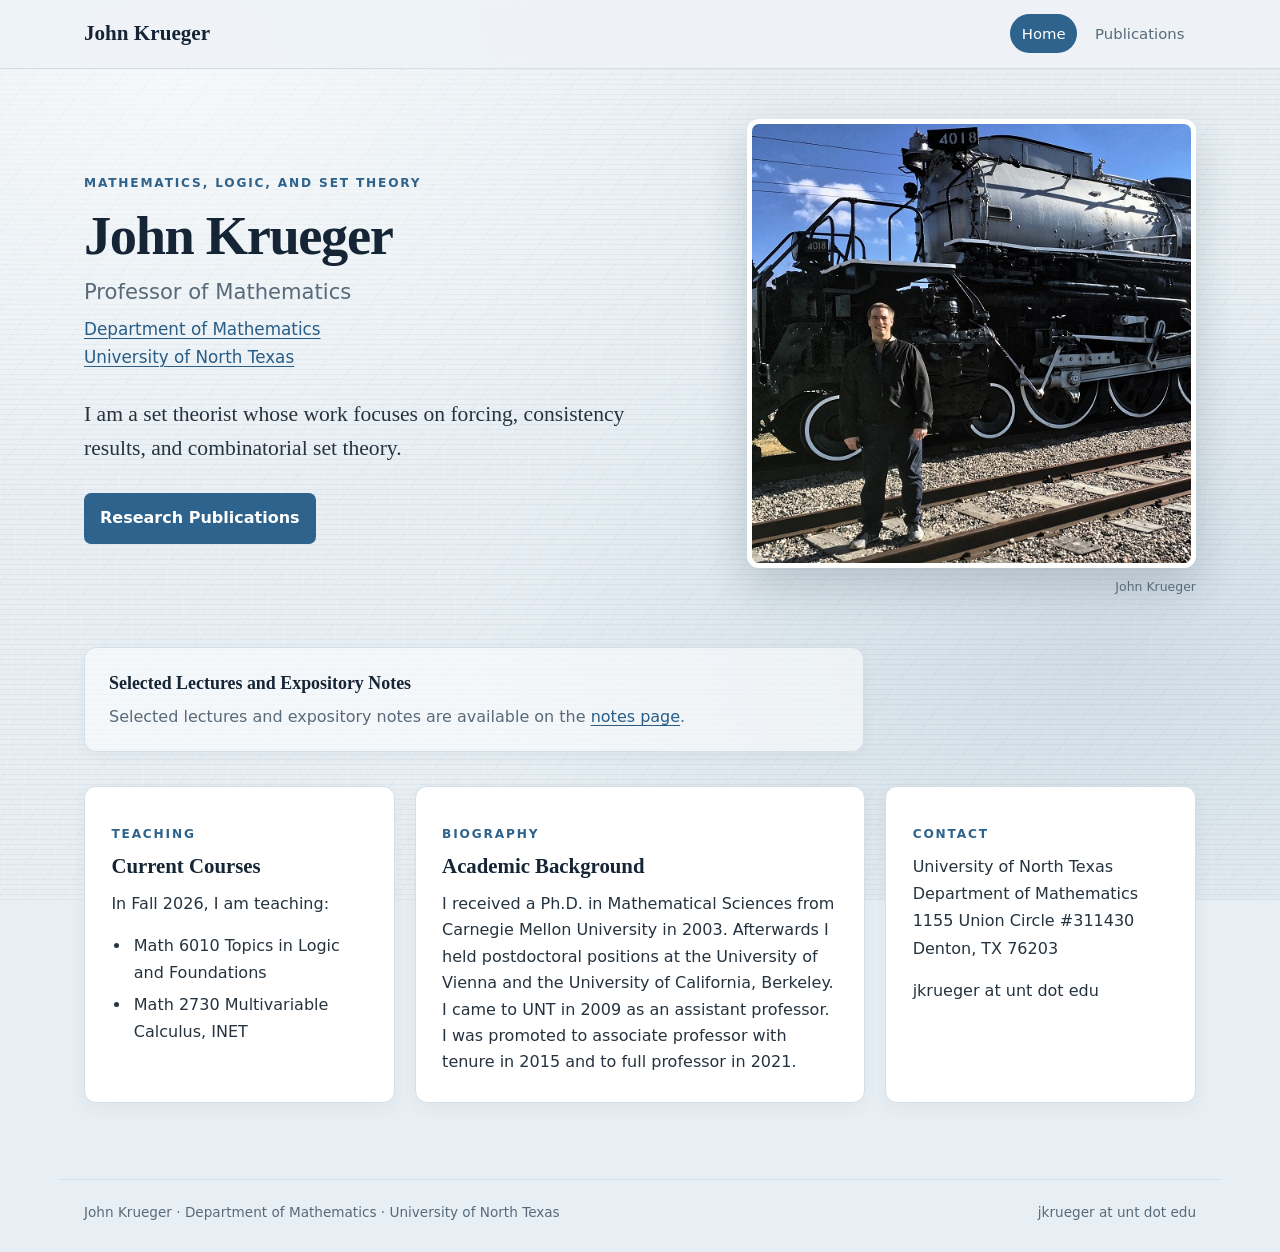
==== index.html @ abe45a91 "Add files via upload" ====
<!DOCTYPE html>

<html lang="en">
<head>
<meta charset="utf-8"/>
<meta content="width=device-width, initial-scale=1" name="viewport"/>
<meta content="John Krueger, Professor of Mathematics at the University of North Texas. Research in forcing, consistency results, and combinatorial set theory." name="description"/>
<title>John Krueger</title>
<link href="style.css" rel="stylesheet"/>
</head>
<body data-page="home">
<a class="skip-link" href="#main">Skip to content</a>
<header class="site-header">
<div class="header-inner">
<a class="site-name" href="index.html">John Krueger</a>
<nav aria-label="Main navigation" class="site-nav">
<a data-page="home" href="index.html">Home</a>
<a data-page="papers" href="papers.html">Publications</a>
</nav>
</div>
</header>
<main id="main">
<section class="hero">
<div class="hero-copy">
<p class="eyebrow" style="margin-bottom:0.8rem;display:block;">Mathematics, Logic, and Set Theory</p>
<h1>John Krueger</h1>
<p class="role">Professor of Mathematics</p>
<p class="institution"><a href="https://www.math.unt.edu/">Department of Mathematics</a><br/><a href="https://www.unt.edu/">University of North Texas</a></p>
<p class="intro">I am a set theorist whose work focuses on forcing, consistency results, and combinatorial set theory.</p>
<div class="hero-actions"><a class="button primary" href="papers.html">Research Publications</a></div>
</div>
<figure class="portrait"><img alt="John Krueger standing in front of a historic steam locomotive" src="Dec18-2.jpg"/><figcaption>John Krueger</figcaption></figure>
</section>
<section aria-labelledby="notes-heading" class="notes-brief"><h2 id="notes-heading">Selected Lectures and Expository Notes</h2><p>Selected lectures and expository notes are available on the <a href="notes.html">notes page</a>.</p></section><section class="home-grid">
<article class="card teaching"><p class="section-label">Teaching</p><h2>Current Courses</h2><p>In Fall 2026, I am teaching:</p><ul><li>Math 6010 Topics in Logic and Foundations</li><li>Math 2730 Multivariable Calculus, INET</li></ul></article>
<article class="card biography"><p class="section-label">Biography</p><h2>Academic Background</h2><p>I received a Ph.D. in Mathematical Sciences from Carnegie Mellon University in 2003. Afterwards I held postdoctoral positions at the University of Vienna and the University of California, Berkeley. I came to UNT in 2009 as an assistant professor. I was promoted to associate professor with tenure in 2015 and to full professor in 2021.</p></article>
<aside class="card contact"><p class="section-label">Contact</p><address>University of North Texas<br/>Department of Mathematics<br/>1155 Union Circle #311430<br/>Denton, TX 76203</address><p>jkrueger at unt dot edu</p></aside>
</section></main>
<footer class="site-footer"><div>John Krueger · Department of Mathematics · University of North Texas</div><div>jkrueger at unt dot edu</div></footer>
</body>
</html>
---- style.css ----
*{box-sizing:border-box}html{scroll-behavior:smooth}body{margin:0;font-family:Inter,ui-sans-serif,system-ui,-apple-system,"Segoe UI",sans-serif;background:var(--bg);color:var(--text);line-height:1.65}a{color:var(--link);text-decoration-thickness:.08em;text-underline-offset:.18em}a:hover{color:var(--accent)}.skip-link{position:absolute;left:-9999px}.skip-link:focus{left:1rem;top:1rem;background:white;padding:.6rem 1rem;z-index:20}.site-header{background:var(--header);border-bottom:1px solid var(--border);position:sticky;top:0;z-index:10;backdrop-filter:blur(10px)}.header-inner{max-width:1160px;margin:auto;padding:.9rem 1.5rem;display:flex;align-items:center;justify-content:space-between;gap:2rem}.site-name{font-family:Georgia,serif;font-size:1.32rem;font-weight:700;color:var(--heading);text-decoration:none}.site-nav{display:flex;gap:.4rem;flex-wrap:wrap}.site-nav a{padding:.45rem .72rem;border-radius:999px;text-decoration:none;color:var(--muted);font-size:.93rem}.site-nav a:hover,.site-nav a:focus{background:var(--soft);color:var(--heading)}body[data-page="home"] .site-nav [data-page="home"],body[data-page="papers"] .site-nav [data-page="papers"],body[data-page="notes"] .site-nav [data-page="notes"]{background:var(--accent);color:var(--on-accent)}main{max-width:1160px;margin:auto;padding:3.5rem 1.5rem 5rem}.hero{display:grid;grid-template-columns:minmax(0,1.15fr) minmax(300px,.85fr);gap:4rem;align-items:center}.eyebrow,.section-label{text-transform:uppercase;letter-spacing:.15em;font-size:.76rem;font-weight:800;color:var(--accent);margin:0 0 .7rem}.hero h1,.page-hero h1{font-family:Georgia,serif;color:var(--heading);font-weight:700;line-height:1.05;margin:.1rem 0}.hero h1{font-size:clamp(3rem,7vw,5.8rem)}.role{font-size:1.32rem;margin:.8rem 0 .1rem;color:var(--muted)}.institution{font-size:1.05rem}.intro{font-family:Georgia,serif;font-size:1.35rem;line-height:1.55;max-width:690px;margin:2rem 0}.hero-actions{display:flex;gap:.8rem;flex-wrap:wrap}.button{display:inline-block;padding:.75rem 1rem;border-radius:.45rem;text-decoration:none;font-weight:700}.button.primary{background:var(--accent);color:var(--on-accent)}.button.secondary{border:1px solid var(--border-strong);color:var(--heading);background:var(--panel)}.portrait{margin:0;position:relative}.portrait img{display:block;width:100%;aspect-ratio:1/1;object-fit:cover;border-radius:var(--image-radius);box-shadow:var(--shadow);border:var(--image-border)}.portrait figcaption{font-size:.78rem;color:var(--muted);margin-top:.55rem;text-align:right}.home-grid{display:grid;grid-template-columns:1fr 1.45fr 1fr;gap:1.1rem;margin-top:4rem}.card,.content-panel{background:var(--panel);border:1px solid var(--border);box-shadow:var(--panel-shadow);border-radius:var(--radius)}.card{padding:1.55rem}.card h2{font-family:Georgia,serif;color:var(--heading);font-size:1.3rem;margin:.15rem 0 .7rem}.card p:last-child{margin-bottom:0}address{font-style:normal}.page-hero{max-width:780px;margin-bottom:2rem}.page-hero h1{font-size:clamp(2.5rem,6vw,4.4rem)}.page-hero>p:last-child{font-family:Georgia,serif;font-size:1.22rem;color:var(--muted)}.content-panel{padding:1.5rem 2rem}.publication-list,.notes-list{margin:0;padding-left:1.45rem}.publication-list li,.notes-list li{padding:1rem .4rem 1.15rem 1rem;border-bottom:1px solid var(--border)}.publication-list li:last-child,.notes-list li:last-child{border-bottom:0}.publication-list p,.notes-list p{margin:0}.publication-list b em,.notes-list b em{font-family:Georgia,serif;font-size:1.08rem;color:var(--heading);font-style:normal}.publication-list a,.notes-list a{display:inline-block;margin-top:.25rem;font-size:.83rem;text-transform:uppercase;letter-spacing:.08em;font-weight:800}.site-footer{border-top:1px solid var(--border);padding:1.6rem;display:flex;justify-content:space-between;gap:1rem;max-width:1160px;margin:auto;color:var(--muted);font-size:.85rem}@media(max-width:820px){.header-inner{align-items:flex-start;flex-direction:column;gap:.6rem}.site-header{position:static}.hero{grid-template-columns:1fr;gap:2rem}.portrait{max-width:520px}.home-grid{grid-template-columns:1fr}.content-panel{padding:1rem}.site-footer{flex-direction:column}.hero h1{font-size:3.5rem}}@media(max-width:480px){main{padding:2.4rem 1rem 4rem}.header-inner{padding:.8rem 1rem}.site-nav{gap:.1rem}.site-nav a{padding:.4rem .5rem;font-size:.85rem}.hero h1{font-size:3rem}.intro{font-size:1.18rem}.publication-list,.notes-list{padding-left:1.1rem}}

:root{--bg:#eef3f7;--panel:#ffffff;--header:rgba(238,243,247,.93);--text:#26333e;--heading:#152535;--muted:#586a79;--link:#285d87;--accent:#2e638d;--on-accent:#fff;--soft:#dce7ef;--border:#d4dee6;--border-strong:#9eb2c2;--radius:12px;--image-radius:12px;--shadow:0 18px 44px rgba(24,42,57,.18);--panel-shadow:0 5px 18px rgba(24,42,57,.05);--image-border:5px solid #fff}
body:before{content:"";position:fixed;inset:0;background:linear-gradient(135deg,rgba(108,156,197,.12),transparent 42%);pointer-events:none;z-index:-1}


/* Revised typography and lower-emphasis notes section */
.hero h1{font-size:clamp(2.65rem,5.2vw,4.35rem)}
.page-hero h1{font-size:clamp(2.15rem,4.5vw,3.35rem)}
.notes-brief{margin-top:2.75rem;padding-top:1.45rem;border-top:1px solid var(--border);max-width:780px}
.notes-brief h2{font-family:Georgia,serif;color:var(--heading);font-size:1.15rem;margin:0 0 .35rem}
.notes-brief p{margin:0;color:var(--muted)}
@media(max-width:820px){.hero h1{font-size:3.05rem}}
@media(max-width:480px){.hero h1{font-size:2.65rem}.page-hero h1{font-size:2.25rem}}




/* Revised coordinated textures and page variations */
.hero h1{font-size:clamp(2.2rem,4.25vw,3.55rem)}
.page-hero h1{font-size:clamp(1.85rem,3.55vw,2.7rem)}
.notes-brief{margin:2.9rem 0 0;padding:1.3rem 1.45rem;border:1px solid var(--border);border-radius:var(--radius);max-width:780px;background:rgba(255,255,255,.56);box-shadow:0 4px 16px rgba(24,42,57,.045)}
.notes-brief h2{font-family:Georgia,serif;color:var(--heading);font-size:1.12rem;margin:0 0 .35rem}
.notes-brief p{margin:0;color:var(--muted)}

/* Main page: visible brushed-steel texture, still low contrast. */
body[data-page="home"]{
  background-color:#e8eff4;
  background-image:
    radial-gradient(ellipse at 14% 8%,rgba(255,255,255,.62) 0,rgba(255,255,255,0) 38%),
    radial-gradient(ellipse at 86% 72%,rgba(49,96,132,.13) 0,rgba(49,96,132,0) 42%),
    repeating-linear-gradient(0deg,rgba(20,43,62,.045) 0,rgba(20,43,62,.045) 1px,transparent 1px,transparent 5px),
    repeating-linear-gradient(92deg,rgba(255,255,255,.14) 0,rgba(255,255,255,.14) 1px,transparent 1px,transparent 17px);
  background-attachment:fixed;
}

/* Publications: cooler blue-steel crosshatch for variety. */
body[data-page="papers"]{
  --bg:#e5edf3;--header:rgba(229,237,243,.94);--panel:#fbfdfe;--soft:#d6e3ec;
  background-color:#e5edf3;
  background-image:
    linear-gradient(145deg,rgba(255,255,255,.48),rgba(96,130,157,.07) 54%,rgba(255,255,255,.22)),
    repeating-linear-gradient(35deg,rgba(39,75,103,.038) 0,rgba(39,75,103,.038) 1px,transparent 1px,transparent 11px),
    repeating-linear-gradient(145deg,rgba(255,255,255,.13) 0,rgba(255,255,255,.13) 1px,transparent 1px,transparent 19px);
  background-attachment:fixed;
}
body[data-page="papers"] .content-panel{border-top:4px solid #537d9e}
body[data-page="papers"] .page-hero{padding-left:1.2rem;border-left:4px solid rgba(46,99,141,.55)}

/* Notes: slightly warmer slate-blue woven texture. */
body[data-page="notes"]{
  --bg:#e9edf0;--header:rgba(233,237,240,.94);--panel:#fdfefe;--soft:#dce4e8;--accent:#416b86;--link:#315f7c;
  background-color:#e9edf0;
  background-image:
    radial-gradient(circle at 22% 18%,rgba(255,255,255,.58) 0,rgba(255,255,255,0) 37%),
    linear-gradient(120deg,rgba(75,107,128,.08),transparent 47%),
    repeating-linear-gradient(90deg,rgba(36,61,77,.035) 0,rgba(36,61,77,.035) 1px,transparent 1px,transparent 9px),
    repeating-linear-gradient(0deg,rgba(255,255,255,.12) 0,rgba(255,255,255,.12) 1px,transparent 1px,transparent 13px);
  background-attachment:fixed;
}
body[data-page="notes"] .content-panel{border-top:4px solid #66869a}
body[data-page="notes"] .page-hero{padding-left:1.2rem;border-left:4px solid rgba(65,107,134,.5)}

/* Fine grain shared across pages. */
body:before{content:"";position:fixed;inset:0;pointer-events:none;z-index:-1;background:repeating-linear-gradient(128deg,transparent 0,transparent 23px,rgba(20,39,54,.025) 23px,rgba(20,39,54,.025) 24px)}
@media(max-width:820px){.hero h1{font-size:2.65rem}.page-hero h1{font-size:2.3rem}}
@media(max-width:480px){.hero h1{font-size:2.3rem}.page-hero h1{font-size:1.95rem}}


/* =========================================================
   Final professional refinement
   ========================================================= */

:root{
  --content-width:1160px;
  --measure:760px;
}

body{
  min-height:100vh;
  display:flex;
  flex-direction:column;
}

main{
  width:100%;
  flex:1;
  padding-top:3.15rem;
  padding-bottom:4.75rem;
}

.header-inner{
  min-height:64px;
}

.site-nav a{
  transition:background-color .18s ease,color .18s ease,transform .18s ease;
}

.site-nav a:hover,
.site-nav a:focus-visible{
  transform:translateY(-1px);
}

.hero{
  gap:3.5rem;
}

.hero-copy{
  max-width:700px;
}

.eyebrow{
  margin-bottom:.95rem !important;
}

.hero h1{
  margin:0 0 .2rem;
  letter-spacing:-.025em;
}

.role{
  margin-top:.65rem;
}

.institution{
  margin:.35rem 0 0;
}

.intro{
  margin:1.7rem 0 1.75rem;
}

.portrait img{
  object-position:center 34%;
}

.notes-brief{
  margin-top:3.1rem;
  padding:1.3rem 1.5rem;
}

.home-grid{
  margin-top:2.15rem;
  gap:1.25rem;
  align-items:stretch;
}

.card{
  padding:1.65rem;
}

.card .section-label{
  margin-bottom:.55rem;
}

.card h2{
  margin:.05rem 0 .75rem;
  line-height:1.25;
}

.card p{
  margin-top:.65rem;
}

.card ul{
  margin:.55rem 0 0;
  padding-left:1.25rem;
}

.card li{
  margin:.38rem 0;
  padding-left:.15rem;
}

.contact address{
  line-height:1.7;
  margin-top:.2rem;
}

.contact address + p{
  margin-top:1rem;
}

.page-hero{
  margin-bottom:1.65rem;
}

.page-hero h1{
  margin:0;
  letter-spacing:-.018em;
  line-height:1.14;
  max-width:100%;
}

body[data-page="notes"] .page-hero h1{
  font-size:clamp(1.75rem,3vw,2.45rem);
  white-space:normal;
}

.content-panel{
  padding:1.7rem 2.15rem;
}

.publication-list,
.notes-list{
  padding-left:1.65rem;
}

.publication-list li,
.notes-list li{
  padding:1rem .55rem 1.15rem .85rem;
}

.publication-list b em,
.notes-list b em{
  line-height:1.45;
}

.publication-list a,
.notes-list a{
  margin-top:.35rem;
}

.site-footer{
  width:100%;
  padding:1.45rem 1.5rem 1.8rem;
  line-height:1.45;
}

@media (max-width:920px){
  .hero{
    gap:2.5rem;
  }
  .home-grid{
    grid-template-columns:1fr 1fr;
  }
  .contact{
    grid-column:1 / -1;
  }
}

@media (max-width:820px){
  main{
    padding-top:2.5rem;
  }
  .header-inner{
    min-height:auto;
  }
  .home-grid{
    grid-template-columns:1fr;
  }
  .contact{
    grid-column:auto;
  }
  .portrait figcaption{
    text-align:left;
  }
}

@media (max-width:600px){
  .content-panel{
    padding:1rem 1.05rem;
  }
  .publication-list,
  .notes-list{
    padding-left:1.25rem;
  }
  .publication-list li,
  .notes-list li{
    padding-left:.45rem;
  }
  body[data-page="notes"] .page-hero h1{
    font-size:1.78rem;
  }
}

@media (max-width:480px){
  main{
    padding-top:2.1rem;
  }
  .hero h1{
    font-size:2.25rem;
  }
  .notes-brief,
  .card{
    padding:1.25rem;
  }
}


/* Subtle coordinated page color variations */
body[data-page="papers"]{
  background:
    linear-gradient(145deg,#dbe5ea 0%,#c8d6dd 100%) !important;
}

body[data-page="papers"] .content-panel{
  border-top:4px solid #7f9baa;
}

body[data-page="notes"]{
  background:
    linear-gradient(145deg,#dde6df 0%,#c9d8cf 100%) !important;
}

body[data-page="notes"] .content-panel{
  border-top:4px solid #7f9b8b;
}
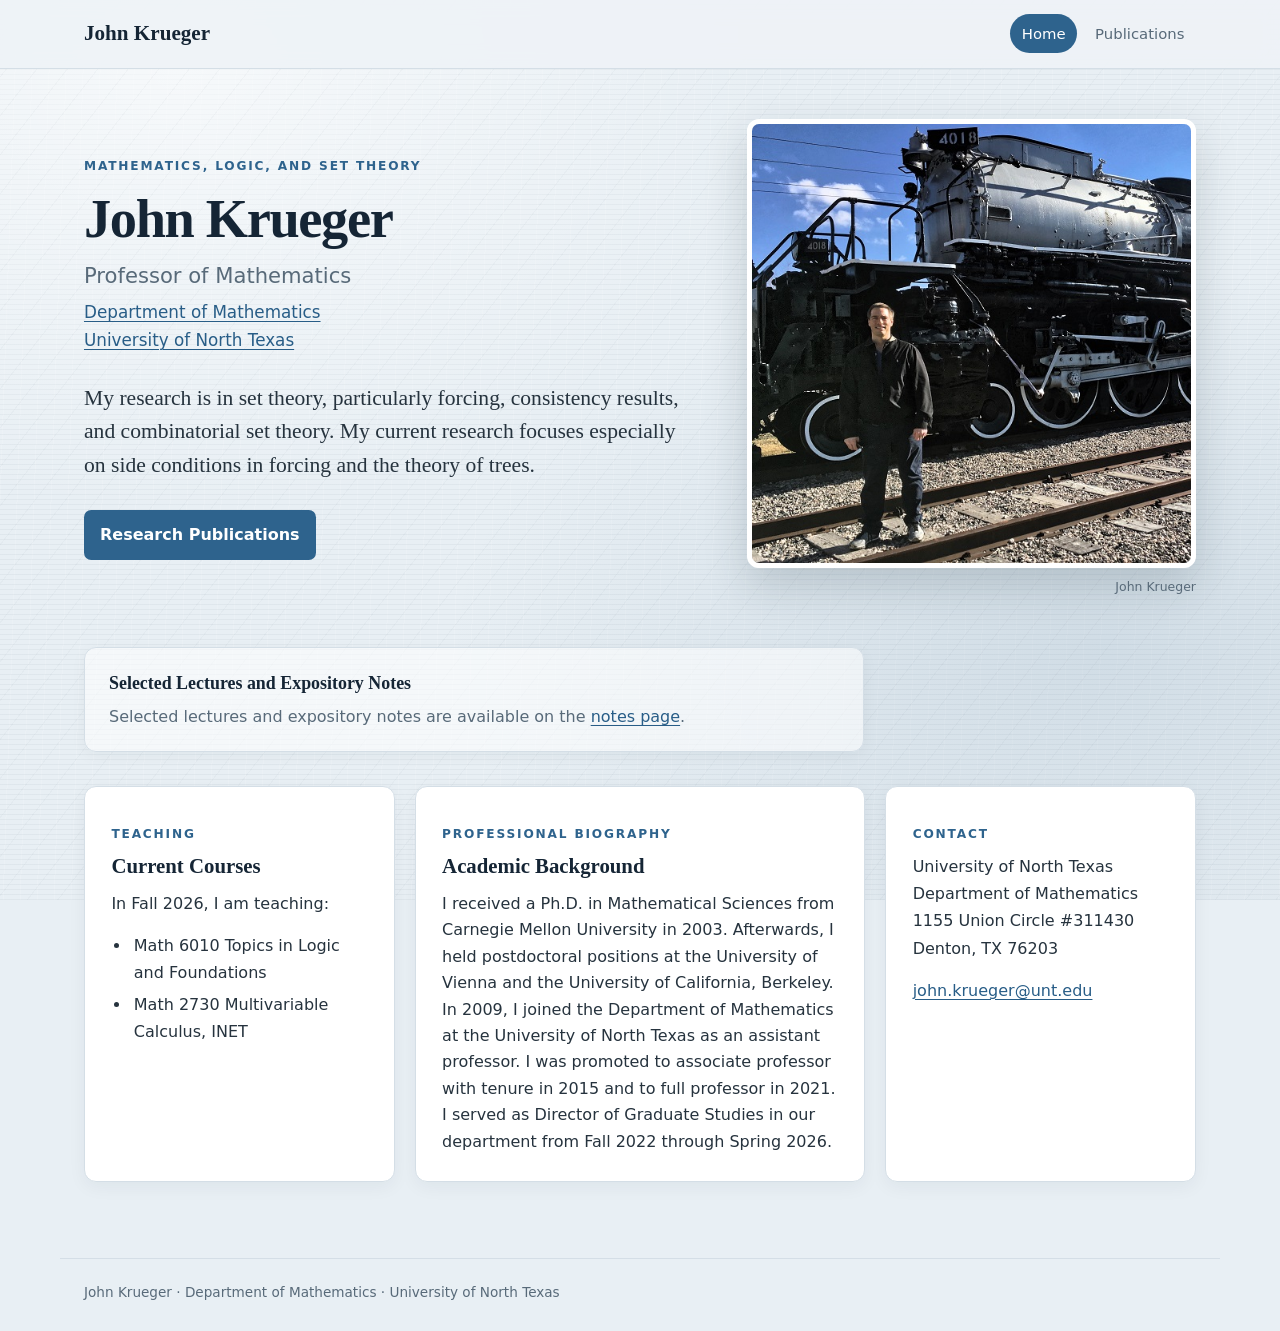
==== commit 52ef2e93: "Add files via upload" ====
--- a/index.html
+++ b/index.html
@@ -26,16 +26,16 @@
 <h1>John Krueger</h1>
 <p class="role">Professor of Mathematics</p>
 <p class="institution"><a href="https://www.math.unt.edu/">Department of Mathematics</a><br/><a href="https://www.unt.edu/">University of North Texas</a></p>
-<p class="intro">I am a set theorist whose work focuses on forcing, consistency results, and combinatorial set theory.</p>
+<p class="intro">My research is in set theory, particularly forcing, consistency results, and combinatorial set theory. My current research focuses especially on side conditions in forcing and the theory of trees.</p>
 <div class="hero-actions"><a class="button primary" href="papers.html">Research Publications</a></div>
 </div>
 <figure class="portrait"><img alt="John Krueger standing in front of a historic steam locomotive" src="Dec18-2.jpg"/><figcaption>John Krueger</figcaption></figure>
 </section>
 <section aria-labelledby="notes-heading" class="notes-brief"><h2 id="notes-heading">Selected Lectures and Expository Notes</h2><p>Selected lectures and expository notes are available on the <a href="notes.html">notes page</a>.</p></section><section class="home-grid">
 <article class="card teaching"><p class="section-label">Teaching</p><h2>Current Courses</h2><p>In Fall 2026, I am teaching:</p><ul><li>Math 6010 Topics in Logic and Foundations</li><li>Math 2730 Multivariable Calculus, INET</li></ul></article>
-<article class="card biography"><p class="section-label">Biography</p><h2>Academic Background</h2><p>I received a Ph.D. in Mathematical Sciences from Carnegie Mellon University in 2003. Afterwards I held postdoctoral positions at the University of Vienna and the University of California, Berkeley. I came to UNT in 2009 as an assistant professor. I was promoted to associate professor with tenure in 2015 and to full professor in 2021.</p></article>
-<aside class="card contact"><p class="section-label">Contact</p><address>University of North Texas<br/>Department of Mathematics<br/>1155 Union Circle #311430<br/>Denton, TX 76203</address><p>jkrueger at unt dot edu</p></aside>
+<article class="card biography"><p class="section-label">Professional Biography</p><h2>Academic Background</h2><p>I received a Ph.D. in Mathematical Sciences from Carnegie Mellon University in 2003. Afterwards, I held postdoctoral positions at the University of Vienna and the University of California, Berkeley. In 2009, I joined the Department of Mathematics at the University of North Texas as an assistant professor. I was promoted to associate professor with tenure in 2015 and to full professor in 2021. I served as Director of Graduate Studies in our department from Fall 2022 through Spring 2026.</p></article>
+<aside class="card contact"><p class="section-label">Contact</p><address>University of North Texas<br/>Department of Mathematics<br/>1155 Union Circle #311430<br/>Denton, TX 76203</address><p><a href="mailto:john.krueger@unt.edu">john.krueger@unt.edu</a></p></aside>
 </section></main>
-<footer class="site-footer"><div>John Krueger · Department of Mathematics · University of North Texas</div><div>jkrueger at unt dot edu</div></footer>
+<footer class="site-footer"><div>John Krueger · Department of Mathematics · University of North Texas</div></footer>
 </body>
 </html>
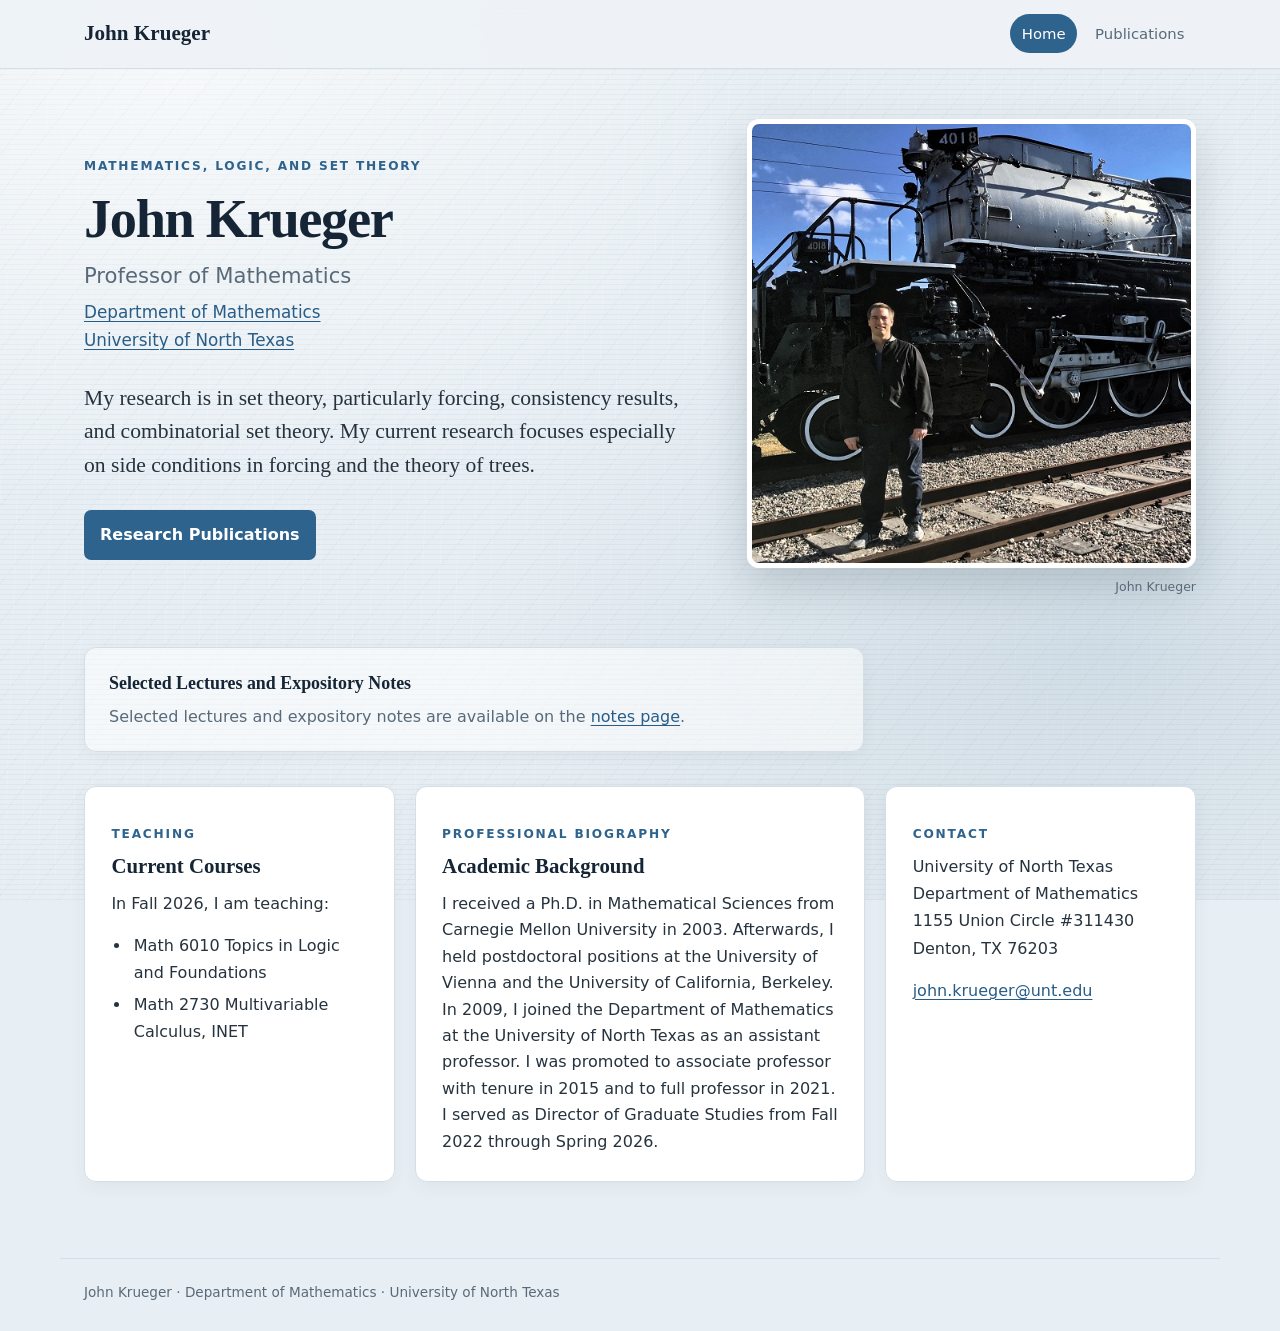
==== commit b1815c4e: "Add files via upload" ====
--- a/index.html
+++ b/index.html
@@ -12,9 +12,9 @@
 <a class="skip-link" href="#main">Skip to content</a>
 <header class="site-header">
 <div class="header-inner">
-<a class="site-name" href="index.html">John Krueger</a>
+<a class="site-name" href="/">John Krueger</a>
 <nav aria-label="Main navigation" class="site-nav">
-<a data-page="home" href="index.html">Home</a>
+<a data-page="home" href="/">Home</a>
 <a data-page="papers" href="papers.html">Publications</a>
 </nav>
 </div>
@@ -33,7 +33,7 @@
 </section>
 <section aria-labelledby="notes-heading" class="notes-brief"><h2 id="notes-heading">Selected Lectures and Expository Notes</h2><p>Selected lectures and expository notes are available on the <a href="notes.html">notes page</a>.</p></section><section class="home-grid">
 <article class="card teaching"><p class="section-label">Teaching</p><h2>Current Courses</h2><p>In Fall 2026, I am teaching:</p><ul><li>Math 6010 Topics in Logic and Foundations</li><li>Math 2730 Multivariable Calculus, INET</li></ul></article>
-<article class="card biography"><p class="section-label">Professional Biography</p><h2>Academic Background</h2><p>I received a Ph.D. in Mathematical Sciences from Carnegie Mellon University in 2003. Afterwards, I held postdoctoral positions at the University of Vienna and the University of California, Berkeley. In 2009, I joined the Department of Mathematics at the University of North Texas as an assistant professor. I was promoted to associate professor with tenure in 2015 and to full professor in 2021. I served as Director of Graduate Studies in our department from Fall 2022 through Spring 2026.</p></article>
+<article class="card biography"><p class="section-label">Professional Biography</p><h2>Academic Background</h2><p>I received a Ph.D. in Mathematical Sciences from Carnegie Mellon University in 2003. Afterwards, I held postdoctoral positions at the University of Vienna and the University of California, Berkeley. In 2009, I joined the Department of Mathematics at the University of North Texas as an assistant professor. I was promoted to associate professor with tenure in 2015 and to full professor in 2021. I served as Director of Graduate Studies from Fall 2022 through Spring 2026.</p></article>
 <aside class="card contact"><p class="section-label">Contact</p><address>University of North Texas<br/>Department of Mathematics<br/>1155 Union Circle #311430<br/>Denton, TX 76203</address><p><a href="mailto:john.krueger@unt.edu">john.krueger@unt.edu</a></p></aside>
 </section></main>
 <footer class="site-footer"><div>John Krueger · Department of Mathematics · University of North Texas</div></footer>
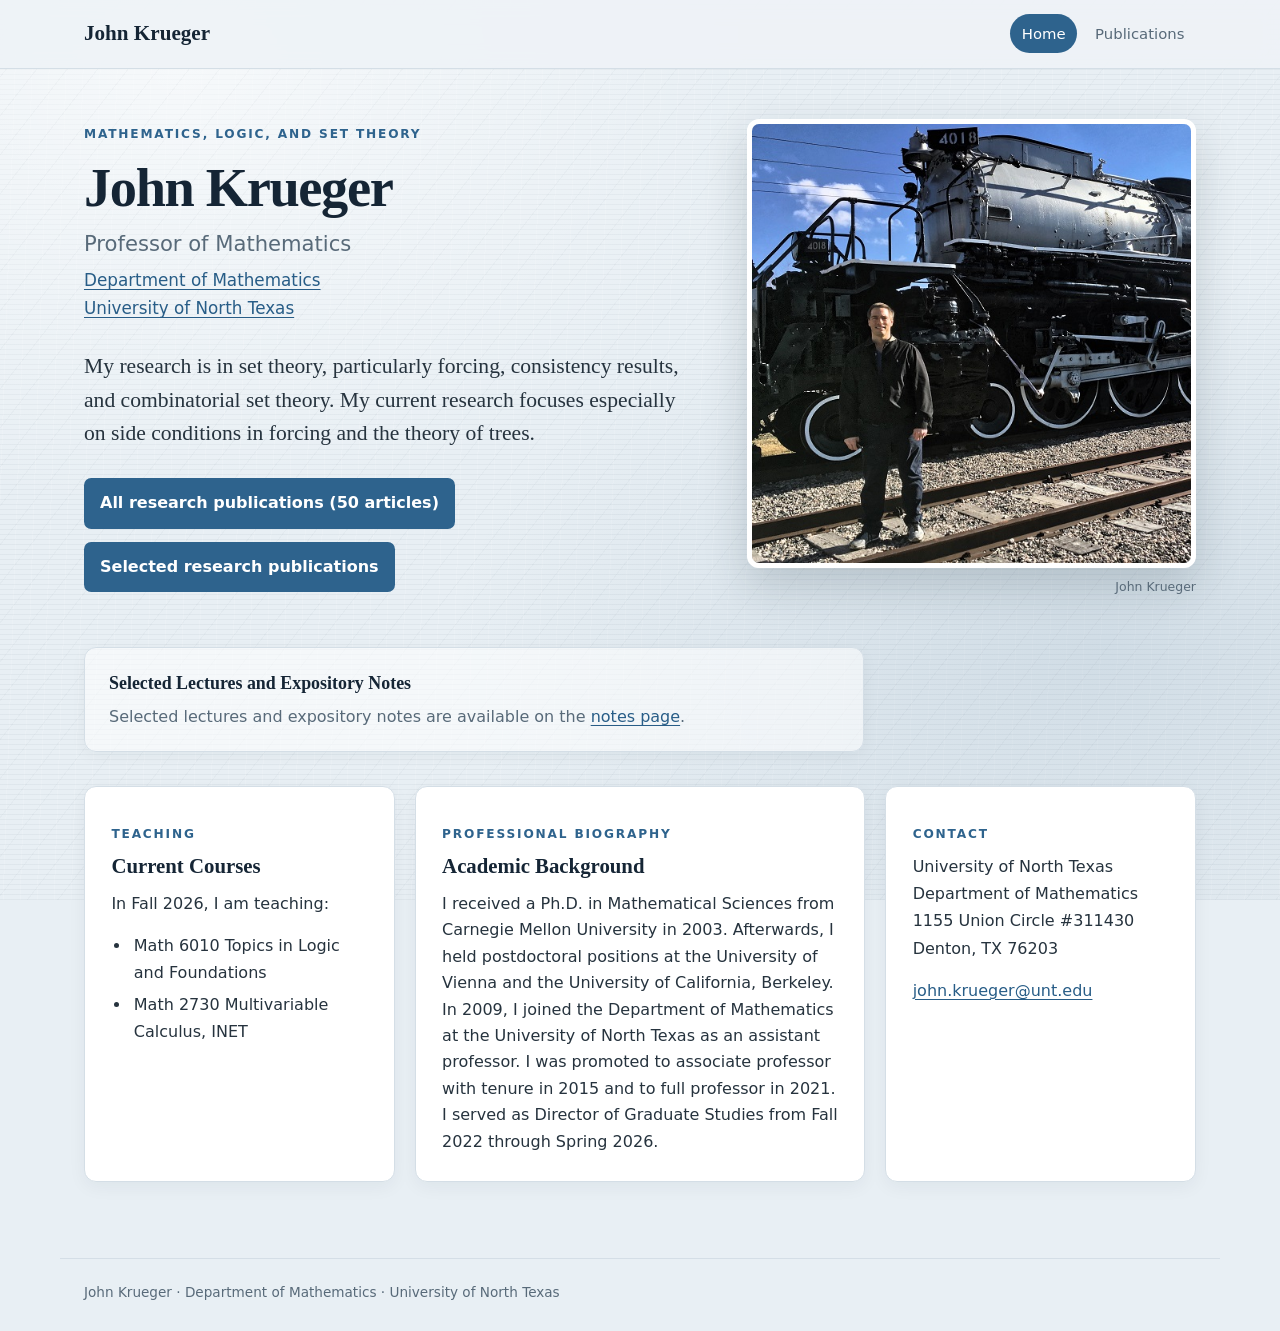
==== commit fc1116de: "Update index.html" ====
--- a/index.html
+++ b/index.html
@@ -4,8 +4,8 @@
 <head>
 <meta charset="utf-8"/>
 <meta content="width=device-width, initial-scale=1" name="viewport"/>
-<meta content="John Krueger, Professor of Mathematics at the University of North Texas. Research in forcing, consistency results, and combinatorial set theory." name="description"/>
-<title>John Krueger</title>
+<meta content="John Krueger is Professor of Mathematics at the University of North Texas. His research focuses on set theory, forcing, consistency results, combinatorial set theory, side conditions in forcing, and the theory of trees." name="description"/>
+<title>John Krueger | Professor of Mathematics | University of North Texas</title>
 <link href="style.css" rel="stylesheet"/>
 </head>
 <body data-page="home">
@@ -27,8 +27,14 @@
 <p class="role">Professor of Mathematics</p>
 <p class="institution"><a href="https://www.math.unt.edu/">Department of Mathematics</a><br/><a href="https://www.unt.edu/">University of North Texas</a></p>
 <p class="intro">My research is in set theory, particularly forcing, consistency results, and combinatorial set theory. My current research focuses especially on side conditions in forcing and the theory of trees.</p>
-<div class="hero-actions"><a class="button primary" href="papers.html">Research Publications</a></div>
-</div>
+<div class="hero-actions" style="flex-direction: column; align-items: flex-start;">
+  <a class="button primary" href="papers.html">
+    All research publications (50 articles)
+  </a>
+  <a class="button primary" href="selected.html">
+    Selected research publications
+  </a>
+</div></div>
 <figure class="portrait"><img alt="John Krueger standing in front of a historic steam locomotive" src="Dec18-2.jpg"/><figcaption>John Krueger</figcaption></figure>
 </section>
 <section aria-labelledby="notes-heading" class="notes-brief"><h2 id="notes-heading">Selected Lectures and Expository Notes</h2><p>Selected lectures and expository notes are available on the <a href="notes.html">notes page</a>.</p></section><section class="home-grid">
@@ -38,4 +44,4 @@
 </section></main>
 <footer class="site-footer"><div>John Krueger · Department of Mathematics · University of North Texas</div></footer>
 </body>
-</html>+</html>
--- a/style.css
+++ b/style.css
@@ -195,8 +195,8 @@
 }
 
 body[data-page="notes"] .page-hero h1{
-  font-size:clamp(1.75rem,3vw,2.45rem);
-  white-space:normal;
+  font-size:clamp(1.55rem,2.7vw,2.25rem);
+  white-space:nowrap;
 }
 
 .content-panel{
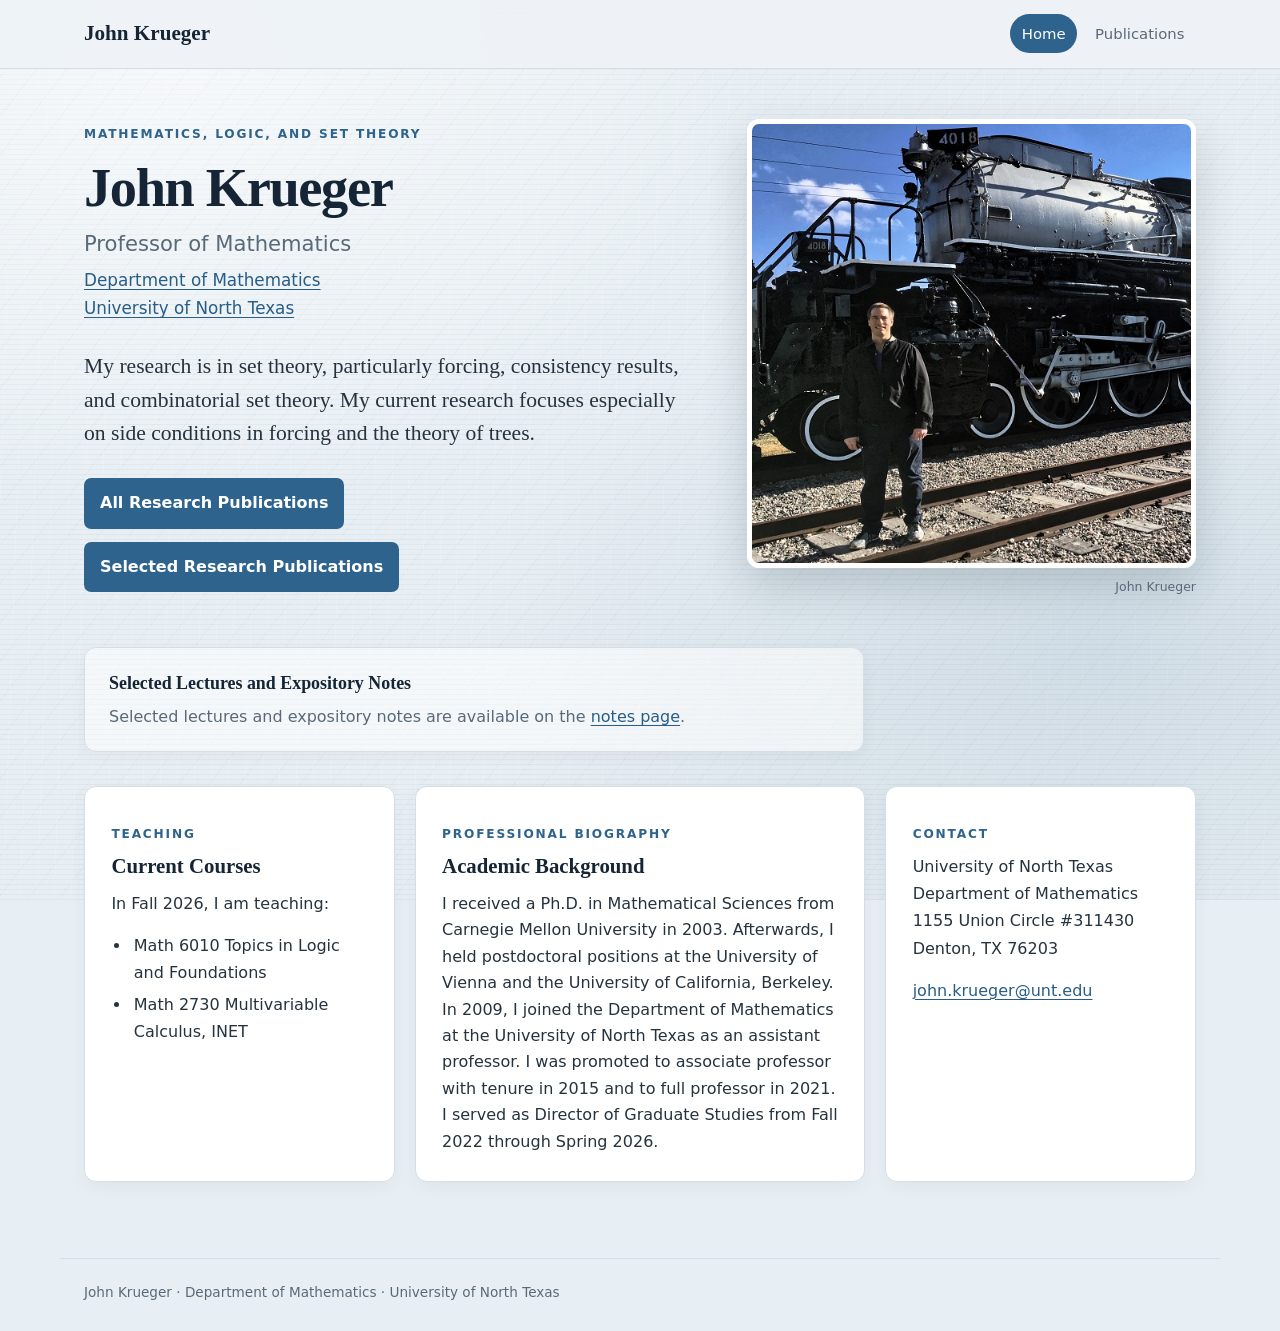
==== commit 9b27deb6: "Update index.html" ====
--- a/index.html
+++ b/index.html
@@ -29,10 +29,10 @@
 <p class="intro">My research is in set theory, particularly forcing, consistency results, and combinatorial set theory. My current research focuses especially on side conditions in forcing and the theory of trees.</p>
 <div class="hero-actions" style="flex-direction: column; align-items: flex-start;">
   <a class="button primary" href="papers.html">
-    All research publications (50 articles)
+    All Research Publications
   </a>
   <a class="button primary" href="selected.html">
-    Selected research publications
+    Selected Research Publications
   </a>
 </div></div>
 <figure class="portrait"><img alt="John Krueger standing in front of a historic steam locomotive" src="Dec18-2.jpg"/><figcaption>John Krueger</figcaption></figure>
